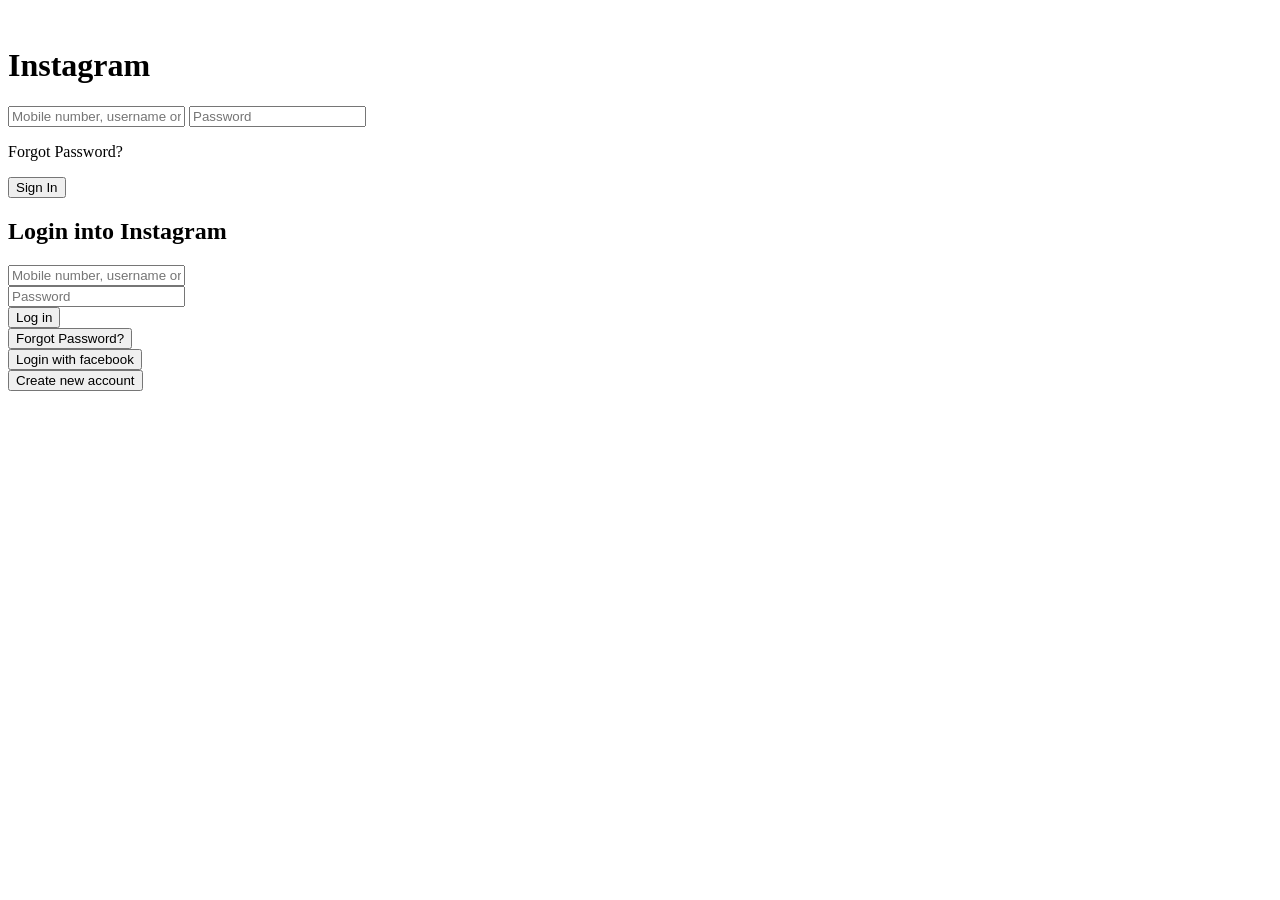
==== 01-instagram-login-clone/index.html @ 5d414465 "Add HTML structure for Instagram login page" ====
<!DOCTYPE html>
<html lang="en">

<head>
    <meta charset="UTF-8">
    <meta name="viewport" content="width=device-width, initial-scale=1.0">
    <title>Insta-Clone</title>
    <link rel="stylesheet" href="insta.css">
</head>

<body>
    <div class="container">
        
        <div class="left-section">
            
            <div class="phone-card">
                <img src="insta-logo.png" alt="" class="insta-img">
    
                <h1>Instagram</h1>
    
                <input type="text" placeholder="Mobile number, username or email">
    
                <input type="password" placeholder="Password">
    
                <p class="forgot">Forgot Password?</p>
    
                <button>Sign In</button>
    
                <div class="line"></div>
    
            </div>
        </div>
        <div class="right-section">

            <div class="desktop-card">
                <h2>Login into Instagram</h2>
                <input type="text" placeholder="Mobile number, username or email">
                <br>
                <input type="password" placeholder="Password">
                <br>
                <button id="login" class="btn">Log in</button>
                <br>
                <button id="forgot" class="btn">Forgot Password?</button>
                <br>
                <button id="facebook-btn" class="btn">Login with facebook</button>
                <br>
                <button id="signup-btn" class="btn">Create new account</button>
            </div>

        </div>
    </div>
</body>

</html>
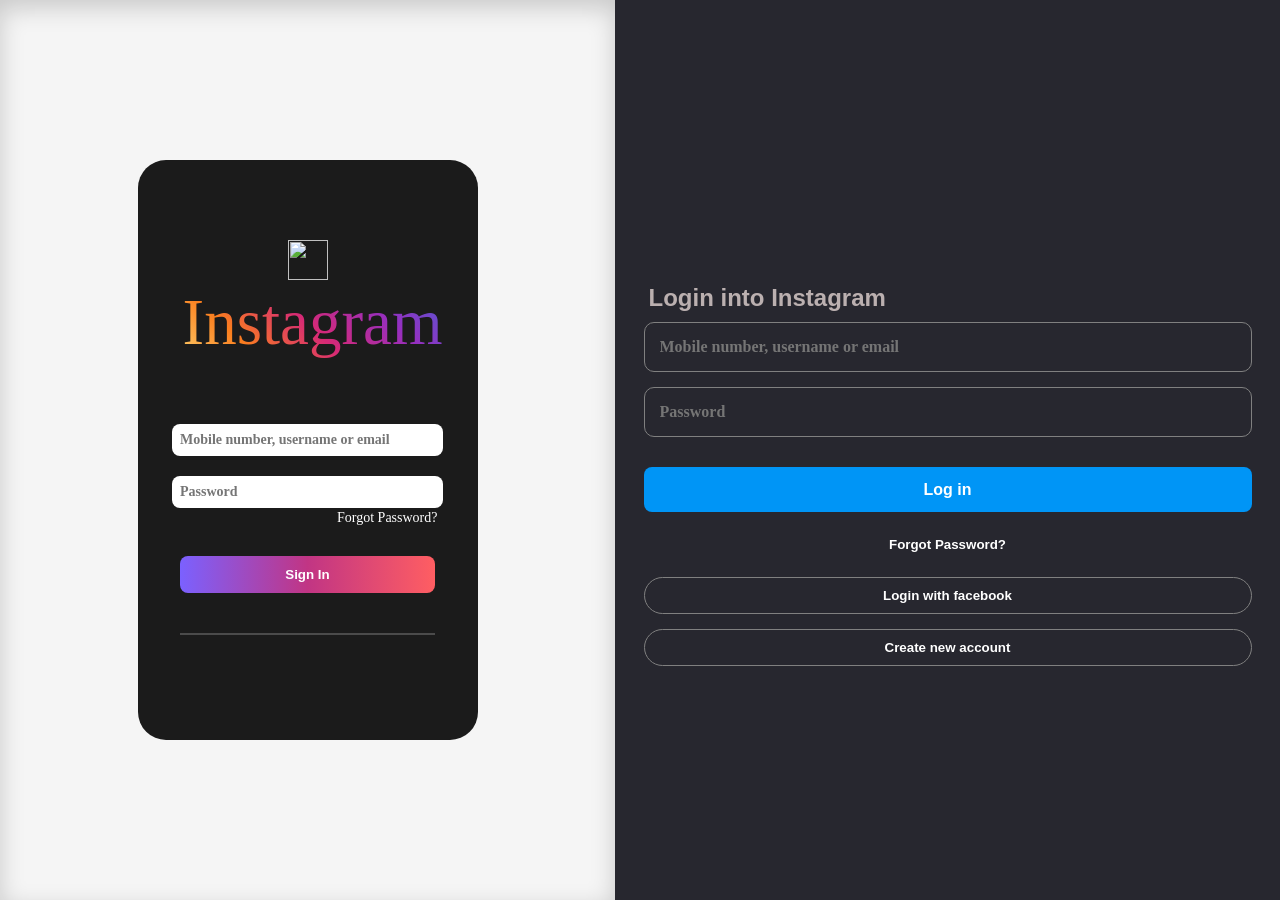
==== commit e6051654: "Add HTML structure for instagram login project" ====
--- a/01-instagram-login-clone/index.html
+++ b/01-instagram-login-clone/index.html
@@ -5,7 +5,7 @@
     <meta charset="UTF-8">
     <meta name="viewport" content="width=device-width, initial-scale=1.0">
     <title>Insta-Clone</title>
-    <link rel="stylesheet" href="insta.css">
+    <link rel="stylesheet" href="style.css">
 </head>
 
 <body>
@@ -51,4 +51,4 @@
     </div>
 </body>
 
-</html>+</html>
--- a/01-instagram-login-clone/style.css
+++ b/01-instagram-login-clone/style.css
@@ -0,0 +1,267 @@
+body {
+    margin: 0px;
+    padding: 0px;
+    height: 100vh;
+}
+
+.container {
+    width: 100%;
+    display: flex;
+
+}
+
+.left-section {
+    flex: 1;
+    display: flex;
+    justify-content: center;
+    align-items: center;
+    width: 50vw;
+    height: 100vh;
+    box-shadow: inset 0 8px 25px rgba(0, 0, 0, .18);
+    background: #f5f5f5;
+
+}
+
+.phone-card {
+    width: 300px;
+    height: 500px;
+    background: #1b1b1b;
+    border-radius: 28px;
+
+    display: flex;
+    flex-direction: column;
+    align-items: center;
+
+    padding: 40px 20px;
+}
+
+.insta-img {
+    width: 40px;
+    height: 40px;
+    padding-top: 40px;
+}
+
+@font-face {
+    font-family: "Billabong";
+    src: url("fonts/Billabong.ttf");
+}
+
+.phone-card h1 {
+    font-family: "Billabong";
+    padding-left: 10px;
+    font-weight: normal;
+    color: white;
+    font-family: "Billabong";
+    font-size: 65px;
+    margin-top: 5px;
+
+    background: linear-gradient(45deg,
+            #feda75,
+            #fa7e1e,
+            #d62976,
+            #962fbf,
+            #4f5bd5);
+
+    -webkit-background-clip: text;
+    -webkit-text-fill-color: transparent;
+}
+
+.phone-card input {
+    width: 85%;
+    padding: 8px;
+    margin-top: 20px;
+    border-radius: 8px;
+    font-size: 14px;
+    border: none;
+    font-family: Cambria, Cochin, Georgia, Times, 'Times New Roman', serif;
+    font-weight: 600;
+    color: rgb(36, 32, 32);
+
+}
+
+.phone-card input {
+    transition: .3s;
+}
+
+.phone-card input:focus {
+    border: 1px solid #0095f6;
+    outline: none;
+}
+
+.forgot {
+    color: white;
+    align-self: flex-end;
+    margin: 2px 20px 30px 0px;
+    font-size: 14px;
+}
+
+.phone-card button {
+    width: 85%;
+    background: linear-gradient(90deg,
+            #7b61ff,
+            #c13584,
+            #ff5e62);
+
+    color: white;
+    border: none;
+    border-radius: 8px;
+    height: 37px;
+    font-family: Arial, Helvetica, sans-serif;
+    font-weight: 900;
+    transition: .3s;
+}
+
+.phone-card button:hover {
+    opacity: 0.8;
+    cursor: pointer;
+    transform: translateY(-2px);
+}
+
+.phone-card button:active {
+    width: 80%;
+
+}
+
+.line {
+    width: 85%;
+    height: 2px;
+    background: #4b4b4b;
+    margin-top: 40px;
+}
+
+.right-section {
+    flex: 1;
+    display: flex;
+    justify-content: center;
+    align-items: center;
+    flex-direction: column;
+    padding: 25px;
+    width: 50%;
+    background-color: #27272f;
+}
+
+.desktop-card h2 {
+    font-family: Arial, Helvetica, sans-serif;
+    color: #bbb0b0;
+    margin: 50px 2px 10px 5px;
+}
+
+.desktop-card input {
+    width: 45vw;
+    padding: 15px;
+    background: none;
+    border: 1px solid grey;
+    border-radius: 10px;
+    margin-bottom: 15px;
+    font-family: Cambria, Cochin, Georgia, Times, 'Times New Roman', serif;
+    font-weight: 600;
+    font-size: 16px;
+}
+
+.desktop-card input:hover {
+    border-color: #0095f6;
+}
+
+.desktop-card input:focus {
+    border: 1px solid #0095f6;
+    box-shadow: 0 0 8px rgba(0, 149, 246, .3);
+}
+
+.btn {
+    width: 100%;
+    text-align: center;
+    padding: 10px;
+    border-radius: 30px;
+    background: none;
+    border: 1.5px solid grey;
+    color: white;
+    margin-top: 15px;
+    font-weight: bold;
+    cursor: pointer;
+}
+
+
+#login {
+    width: 100%;
+    height: 45px;
+    background: #0095f6;
+    color: white;
+    border: none;
+    border-radius: 8px;
+    font-size: 16px;
+    font-weight: 600;
+    cursor: pointer;
+
+    transition:
+        background .3s ease,
+        transform .15s ease,
+        box-shadow .3s ease;
+}
+
+#login:hover {
+    background: #1877f2;
+    transform: translateY(-2px);
+    box-shadow: 0 8px 20px rgba(0, 149, 246, .35);
+}
+
+#login:active {
+    transform: scale(.98);
+}
+
+#forgot {
+    text-decoration: none;
+    transition: color .3s ease;
+    border: none;
+}
+
+#forgot:hover {
+    color: #0095f6;
+    text-decoration: underline;
+}
+
+#forgot:active {
+    opacity: .8;
+}
+
+#facebook-btn {
+    transition: all .3s ease;
+}
+
+#facebook-btn:hover {
+    background: #1877f2;
+    color: white;
+    border-color: #1877f2;
+    transform: translateY(-2px);
+    box-shadow: 0 6px 15px rgba(24, 119, 242, .3);
+}
+
+#facebook-btn:active {
+    transform: scale(.98);
+}
+
+#signup-btn {
+    transition: all .3s ease;
+}
+
+#signup-btn:hover {
+    background: #0095f6;
+    color: white;
+    transform: translateY(-2px);
+    box-shadow: 0 6px 15px rgba(0, 149, 246, .35);
+}
+
+#signup-btn:active {
+    transform: scale(.98);
+}
+
+
+@media (max-width:768px) {
+
+    .left-section {
+        display: none;
+    }
+
+    .right-section {
+        width: 100%;
+    }
+}
